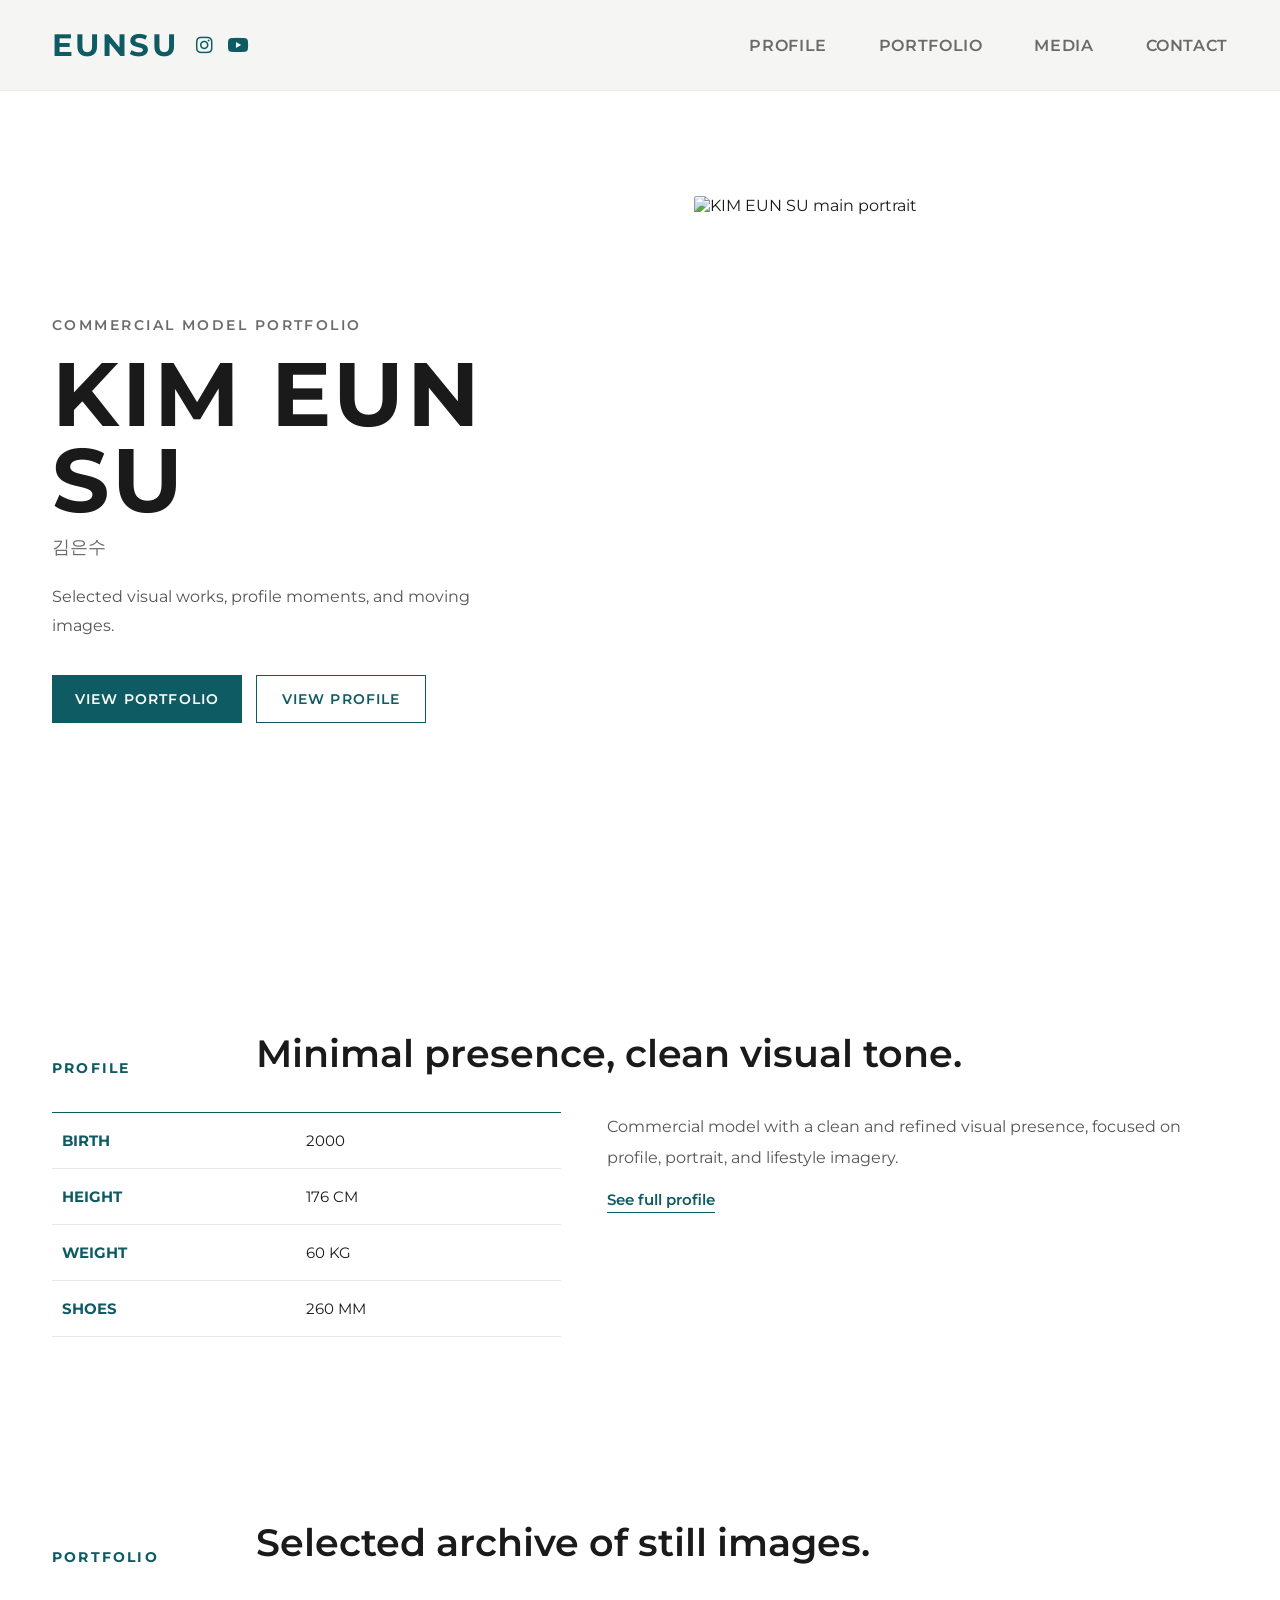
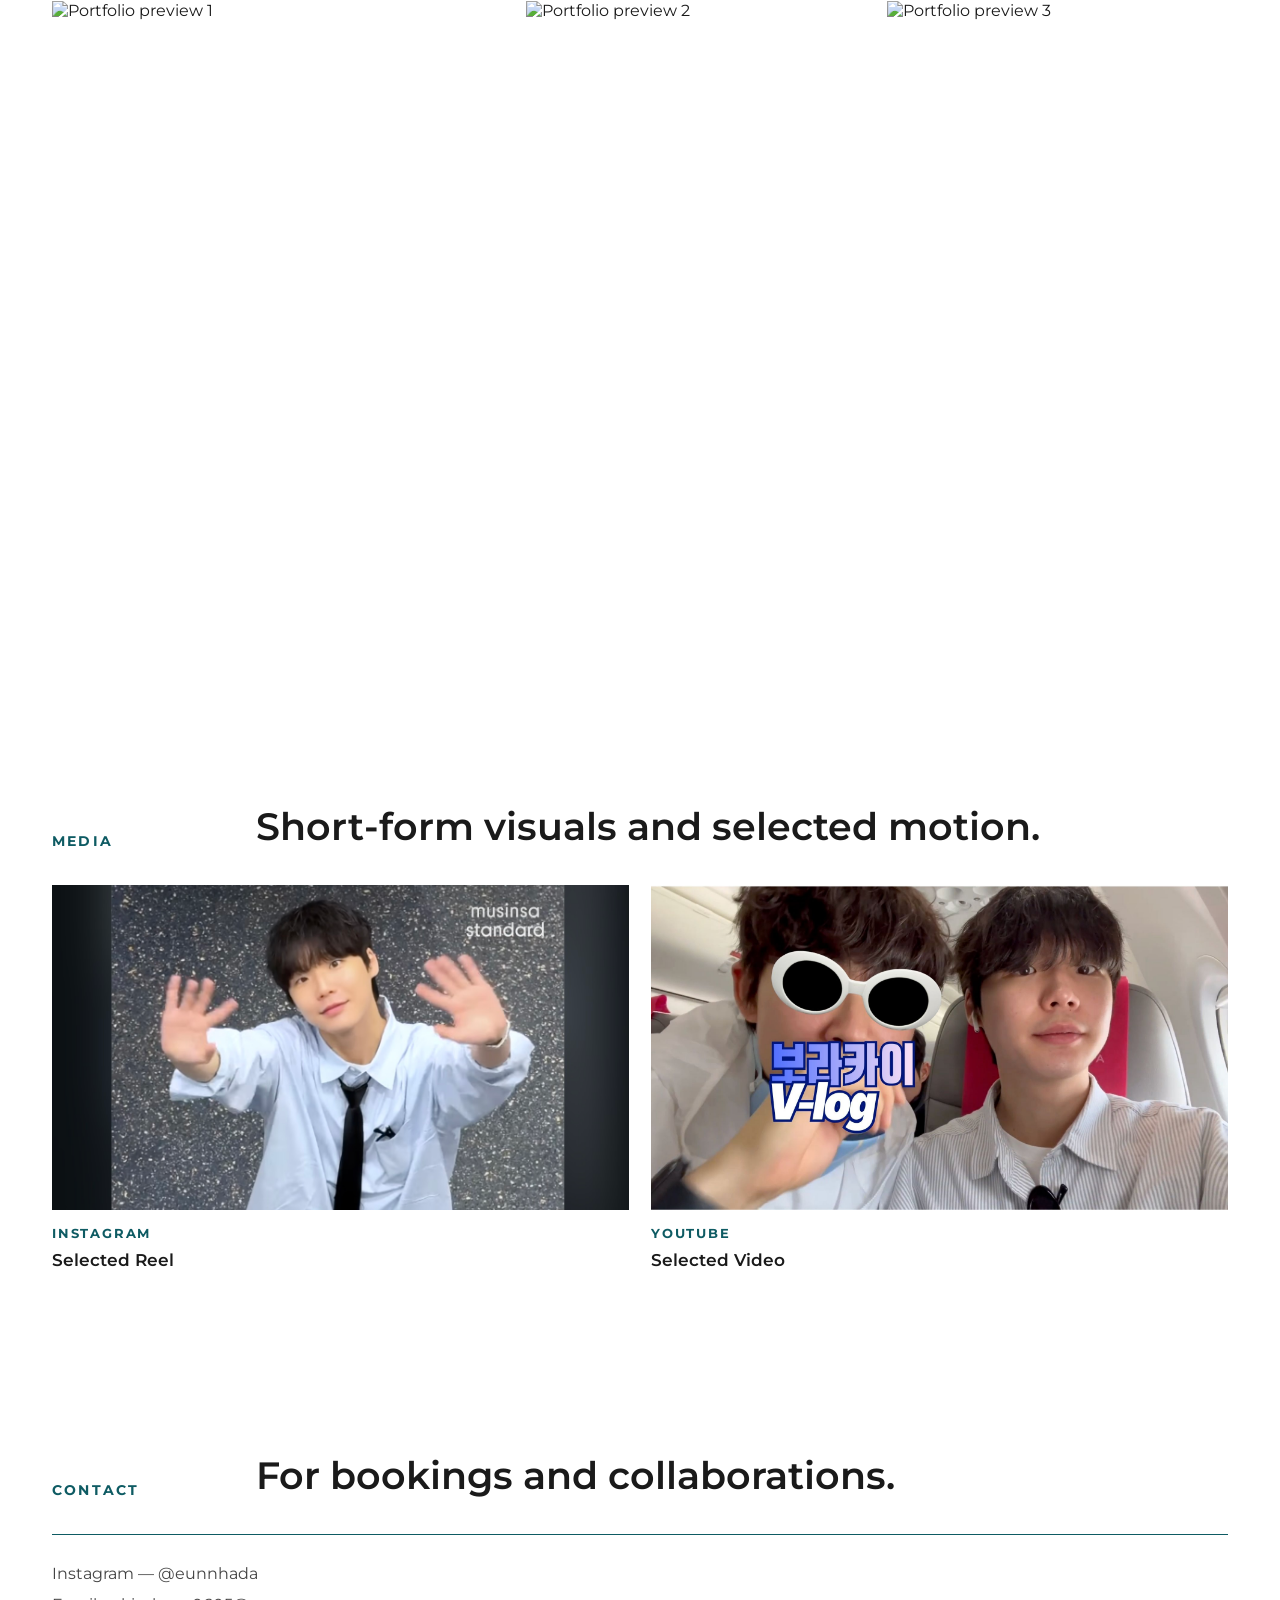
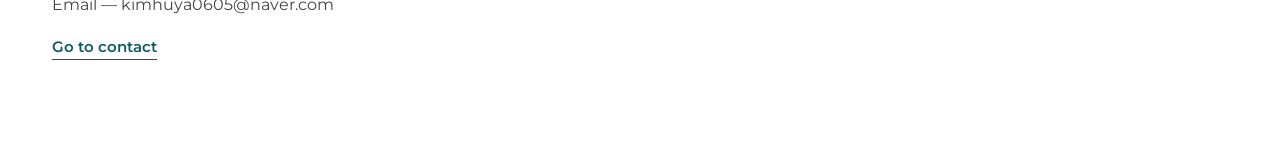
==== index.html @ 6b6d8b56 "Add files via upload" ====
<!DOCTYPE html>
<html lang="en">
<head>
  <meta charset="UTF-8" />
  <meta name="viewport" content="width=device-width, initial-scale=1.0" />
  <title>EUNSU | Commercial Model Portfolio</title>
  <meta
    name="description"
    content="EUNSU commercial model portfolio featuring profile, portfolio, media, and contact."
  />

  <link rel="preconnect" href="https://fonts.googleapis.com" />
  <link rel="preconnect" href="https://fonts.gstatic.com" crossorigin />
  <link
    href="https://fonts.googleapis.com/css2?family=Montserrat:wght@400;500;600;700&display=swap"
    rel="stylesheet"
  />
  <link
    rel="stylesheet"
    href="https://cdnjs.cloudflare.com/ajax/libs/font-awesome/6.5.2/css/all.min.css"
  />
  <link rel="stylesheet" href="assets/css/style.css" />
</head>
<body>
  <div class="site-wrap">
    <header class="site-header" id="siteHeader">
      <div class="header-left">
        <a href="index.html" class="logo">EUNSU</a>

        <div class="social-links" aria-label="Social links">
          <a
            href="https://www.instagram.com/eunnhada"
            target="_blank"
            rel="noopener noreferrer"
            aria-label="Instagram"
          >
            <i class="fa-brands fa-instagram"></i>
          </a>

          <a
            href="https://www.youtube.com/@%EC%9D%80%EC%88%98%ED%95%98%EB%8B%A4"
            target="_blank"
            rel="noopener noreferrer"
            aria-label="YouTube"
          >
            <i class="fa-brands fa-youtube"></i>
          </a>
        </div>
      </div>

      <button class="menu-toggle" id="menuToggle" aria-label="Open menu">
        <span></span>
        <span></span>
        <span></span>
      </button>

      <nav class="main-nav" id="mainNav" aria-label="Main navigation">
        <a href="profile.html">PROFILE</a>
        <a href="portfolio.html">PORTFOLIO</a>
        <a href="media.html">MEDIA</a>
        <a href="contact.html">CONTACT</a>
      </nav>
    </header>

    <main>
      <section class="hero-section">
        <div class="hero-overlay"></div>

        <div class="hero-inner">
          <div class="hero-copy">
            <p class="hero-label">COMMERCIAL MODEL PORTFOLIO</p>
            <h1>KIM EUN SU</h1>
            <p class="hero-korean">김은수</p>
            <p class="hero-description">
              Selected visual works, profile moments, and moving images.
            </p>

            <div class="hero-actions">
              <a href="portfolio.html" class="btn-primary">VIEW PORTFOLIO</a>
              <a href="profile.html" class="btn-secondary">VIEW PROFILE</a>
            </div>
          </div>

          <div class="hero-visual">
            <img src="assets/images/1.jpg" alt="KIM EUN SU main portrait" />
          </div>
        </div>
      </section>

      <section class="preview-section">
        <div class="section-head">
          <p class="section-kicker">PROFILE</p>
          <h2>Minimal presence, clean visual tone.</h2>
        </div>

        <div class="profile-preview">
          <div class="profile-table">
            <div class="profile-row">
              <span>BIRTH</span>
              <span>2000</span>
            </div>
            <div class="profile-row">
              <span>HEIGHT</span>
              <span>176 CM</span>
            </div>
            <div class="profile-row">
              <span>WEIGHT</span>
              <span>60 KG</span>
            </div>
            <div class="profile-row">
              <span>SHOES</span>
              <span>260 MM</span>
            </div>
          </div>

          <div class="profile-text">
            <p>
              Commercial model with a clean and refined visual presence,
              focused on profile, portrait, and lifestyle imagery.
            </p>
            <a href="profile.html" class="text-link">See full profile</a>
          </div>
        </div>
      </section>

      <section class="preview-section portfolio-preview-section">
        <div class="section-head">
          <p class="section-kicker">PORTFOLIO</p>
          <h2>Selected archive of still images.</h2>
        </div>

        <div class="portfolio-grid">
          <a href="portfolio.html" class="portfolio-card large">
            <img src="assets/images/2.jpg" alt="Portfolio preview 1" />
          </a>
          <a href="portfolio.html" class="portfolio-card">
            <img src="assets/images/3.jpg" alt="Portfolio preview 2" />
          </a>
          <a href="portfolio.html" class="portfolio-card">
            <img src="assets/images/4.jpg" alt="Portfolio preview 3" />
          </a>
        </div>
      </section>

      <section class="preview-section media-preview-section">
        <div class="section-head">
          <p class="section-kicker">MEDIA</p>
          <h2>Short-form visuals and selected motion.</h2>
        </div>

        <div class="media-preview-box">
          <a href="media.html" class="media-item">
            <div class="media-thumb">
              <img src="assets/images/13.jpg" alt="Instagram video preview" />
            </div>
            <div class="media-meta">
              <p class="media-type">INSTAGRAM</p>
              <h3>Selected Reel</h3>
            </div>
          </a>

          <a href="media.html" class="media-item">
            <div class="media-thumb">
              <img src="assets/images/14.jpg" alt="YouTube video preview" />
            </div>
            <div class="media-meta">
              <p class="media-type">YOUTUBE</p>
              <h3>Selected Video</h3>
            </div>
          </a>
        </div>
      </section>

      <section class="preview-section contact-preview-section">
        <div class="section-head">
          <p class="section-kicker">CONTACT</p>
          <h2>For bookings and collaborations.</h2>
        </div>

        <div class="contact-info">
          <p>Instagram — @eunnhada</p>
          <p>Email — kimhuya0605@naver.com</p>
          <a href="contact.html" class="text-link">Go to contact</a>
        </div>
      </section>
    </main>
  </div>

  <script src="assets/js/script.js"></script>
</body>
</html>
---- assets/css/style.css ----
* {
  margin: 0;
  padding: 0;
  box-sizing: border-box;
}

:root {
  --bg: #f2f2f0;
  --bg-soft: rgba(255, 255, 255, 0.55);
  --text: #1a1a1a;
  --muted: #6b6b6b;
  --line: rgba(0, 0, 0, 0.09);
  --point: #0e5b63;
  --white: #ffffff;
}

html {
  scroll-behavior: smooth;
}

body {
  font-family: "Montserrat", Arial, sans-serif;
  color: var(--text);
  background:
    linear-gradient(rgba(255, 255, 255, 0.64), rgba(255, 255, 255, 0.64)),
    url("../images/background.jpg") no-repeat center center / cover;
  min-height: 100vh;
}

a {
  color: inherit;
  text-decoration: none;
}

img {
  display: block;
  width: 100%;
  height: 100%;
  object-fit: cover;
}

/* Layout */
.site-wrap {
  min-height: 100vh;
}

main {
  padding-top: 108px;
}

/* Header */
.site-header {
  position: fixed;
  top: 0;
  left: 0;
  width: 100%;
  z-index: 1000;
  padding: 26px 52px;
  display: flex;
  align-items: center;
  justify-content: space-between;
  background: rgba(245, 245, 242, 0.92);
  backdrop-filter: blur(10px);
  border-bottom: 1px solid rgba(0, 0, 0, 0.03);
}

.header-left {
  display: flex;
  align-items: center;
  gap: 18px;
}

.logo {
  font-size: 1.95rem;
  font-weight: 700;
  letter-spacing: 0.08em;
  color: var(--point);
}

.social-links {
  display: flex;
  align-items: center;
  gap: 14px;
}

.social-links a {
  color: var(--point);
  font-size: 1.18rem;
  transition: transform 0.2s ease, opacity 0.2s ease;
}

.social-links a:hover {
  transform: translateY(-1px);
  opacity: 0.78;
}

.main-nav {
  display: flex;
  align-items: center;
  gap: 52px;
}

.main-nav a {
  position: relative;
  font-size: 0.98rem;
  font-weight: 600;
  letter-spacing: 0.04em;
  color: #6a6a6a;
  transition: color 0.2s ease;
}

.main-nav a:hover,
.main-nav a.active {
  color: var(--point);
}

.main-nav a::after {
  content: "";
  position: absolute;
  left: 0;
  bottom: -7px;
  width: 100%;
  height: 1.5px;
  background: var(--point);
  transform: scaleX(0);
  transform-origin: left;
  transition: transform 0.25s ease;
}

.main-nav a:hover::after,
.main-nav a.active::after {
  transform: scaleX(1);
}

.menu-toggle {
  display: none;
  width: 42px;
  height: 42px;
  border: 0;
  background: transparent;
  cursor: pointer;
}

.menu-toggle span {
  display: block;
  width: 22px;
  height: 2px;
  margin: 4px auto;
  background: var(--text);
  transition: 0.25s ease;
}

/* Hero */
.hero-section {
  padding: 42px 52px 50px;
}

.hero-inner {
  min-height: calc(100vh - 160px);
  display: grid;
  grid-template-columns: 1.05fr 0.95fr;
  align-items: center;
  gap: 52px;
}

.hero-copy {
  padding-right: 24px;
}

.hero-label {
  font-size: 0.85rem;
  font-weight: 600;
  letter-spacing: 0.18em;
  color: var(--muted);
  margin-bottom: 18px;
}

.hero-copy h1 {
  font-size: clamp(3rem, 7vw, 6.2rem);
  line-height: 0.96;
  letter-spacing: 0.03em;
  margin-bottom: 12px;
}

.hero-korean {
  font-size: 1.12rem;
  color: var(--muted);
  margin-bottom: 24px;
}

.hero-description {
  max-width: 480px;
  font-size: 1rem;
  line-height: 1.8;
  color: #555;
  margin-bottom: 34px;
}

.hero-actions {
  display: flex;
  flex-wrap: wrap;
  gap: 14px;
}

.btn-primary,
.btn-secondary {
  display: inline-flex;
  align-items: center;
  justify-content: center;
  min-width: 170px;
  padding: 14px 22px;
  border: 1px solid var(--point);
  font-size: 0.9rem;
  font-weight: 600;
  letter-spacing: 0.08em;
  transition: all 0.25s ease;
}

.btn-primary {
  background: var(--point);
  color: var(--white);
}

.btn-primary:hover {
  background: transparent;
  color: var(--point);
}

.btn-secondary {
  background: transparent;
  color: var(--point);
}

.btn-secondary:hover {
  background: var(--point);
  color: var(--white);
}

.hero-visual {
  position: relative;
  height: min(72vh, 820px);
  min-height: 540px;
  overflow: hidden;
  border-radius: 2px;
  background: rgba(255, 255, 255, 0.4);
}

.hero-visual img {
  transition: transform 0.5s ease;
}

.hero-visual:hover img {
  transform: scale(1.03);
}

/* Generic sections */
.preview-section {
  padding: 92px 52px;
}

.section-head {
  display: grid;
  grid-template-columns: 180px 1fr;
  gap: 24px;
  align-items: end;
  margin-bottom: 36px;
}

.section-kicker {
  font-size: 0.86rem;
  font-weight: 700;
  letter-spacing: 0.16em;
  color: var(--point);
}

.section-head h2 {
  font-size: clamp(1.7rem, 3vw, 3rem);
  line-height: 1.15;
  font-weight: 600;
}

.text-link {
  display: inline-block;
  margin-top: 18px;
  font-size: 0.92rem;
  font-weight: 600;
  color: var(--point);
  border-bottom: 1px solid var(--point);
  padding-bottom: 3px;
}

/* Profile preview */
.profile-preview {
  display: grid;
  grid-template-columns: 0.9fr 1.1fr;
  gap: 46px;
  align-items: start;
}

.profile-table {
  border-top: 1px solid var(--point);
  background: rgba(255, 255, 255, 0.28);
}

.profile-row {
  display: grid;
  grid-template-columns: 1fr 1fr;
  padding: 18px 10px;
  border-bottom: 1px solid var(--line);
  font-size: 0.95rem;
}

.profile-row span:first-child {
  color: var(--point);
  font-weight: 700;
}

.profile-text p {
  max-width: 620px;
  font-size: 1rem;
  line-height: 1.9;
  color: #555;
}

/* Portfolio preview */
.portfolio-grid {
  display: grid;
  grid-template-columns: 1.2fr 0.9fr 0.9fr;
  gap: 20px;
}

.portfolio-card {
  position: relative;
  overflow: hidden;
  background: rgba(255, 255, 255, 0.35);
  min-height: 420px;
}

.portfolio-card.large {
  min-height: 620px;
}

.portfolio-card img {
  transition: transform 0.45s ease;
}

.portfolio-card:hover img {
  transform: scale(1.04);
}

/* Media preview */
.media-preview-box {
  display: grid;
  grid-template-columns: 1fr 1fr;
  gap: 22px;
}

.media-item {
  display: block;
}

.media-thumb {
  aspect-ratio: 16 / 9;
  overflow: hidden;
  background: rgba(255, 255, 255, 0.35);
}

.media-thumb img {
  transition: transform 0.45s ease;
}

.media-item:hover .media-thumb img {
  transform: scale(1.04);
}

.media-meta {
  padding-top: 16px;
}

.media-type {
  font-size: 0.8rem;
  font-weight: 700;
  letter-spacing: 0.14em;
  color: var(--point);
  margin-bottom: 8px;
}

.media-meta h3 {
  font-size: 1.08rem;
  font-weight: 600;
}

/* Contact */
.contact-info {
  border-top: 1px solid var(--point);
  padding-top: 24px;
}

.contact-info p {
  font-size: 1rem;
  line-height: 1.9;
  color: #444;
}

/* Responsive */
@media (max-width: 1100px) {
  .main-nav {
    gap: 28px;
  }

  .hero-inner {
    grid-template-columns: 1fr;
  }

  .hero-copy {
    padding-right: 0;
  }

  .hero-visual {
    height: 60vh;
    min-height: 420px;
  }

  .section-head,
  .profile-preview,
  .portfolio-grid,
  .media-preview-box {
    grid-template-columns: 1fr;
  }

  .portfolio-card,
  .portfolio-card.large {
    min-height: 360px;
  }
}

@media (max-width: 768px) {
  .site-header {
    padding: 18px 20px;
  }

  .logo {
    font-size: 1.5rem;
  }

  .menu-toggle {
    display: block;
  }

  .main-nav {
    position: absolute;
    top: 100%;
    left: 0;
    width: 100%;
    padding: 20px;
    display: none;
    flex-direction: column;
    align-items: flex-start;
    gap: 18px;
    background: rgba(245, 245, 242, 0.98);
    border-bottom: 1px solid rgba(0, 0, 0, 0.05);
  }

  .main-nav.open {
    display: flex;
  }

  main {
    padding-top: 84px;
  }

  .hero-section,
  .preview-section {
    padding-left: 20px;
    padding-right: 20px;
  }

  .hero-inner {
    gap: 28px;
    min-height: auto;
  }

  .hero-copy h1 {
    font-size: 2.6rem;
  }

  .hero-description {
    font-size: 0.94rem;
  }

  .hero-visual {
    min-height: 320px;
    height: 46vh;
  }

  .btn-primary,
  .btn-secondary {
    width: 100%;
  }

  .profile-row {
    font-size: 0.9rem;
    padding: 16px 6px;
  }
}
.portfolio-grid-3 {
  grid-template-columns: repeat(3, 1fr);
}

.media-page-grid {
  grid-template-columns: repeat(2, 1fr);
}

.project-list {
  display: flex;
  flex-direction: column;
  gap: 40px;
}

.project-item {
  display: grid;
  grid-template-columns: 1fr 1fr;
  gap: 28px;
  align-items: center;
  padding-bottom: 32px;
  border-bottom: 1px solid var(--line);
}

.project-thumb {
  min-height: 360px;
  overflow: hidden;
  background: rgba(255, 255, 255, 0.35);
}

.project-thumb img {
  transition: transform 0.45s ease;
}

.project-item:hover .project-thumb img {
  transform: scale(1.04);
}

.project-content h3 {
  font-size: 1.6rem;
  font-weight: 600;
  margin: 10px 0 14px;
}

.project-content p:last-child {
  color: #555;
  line-height: 1.8;
  max-width: 520px;
}

@media (max-width: 1100px) {
  .project-item {
    grid-template-columns: 1fr;
  }

  .project-thumb {
    min-height: 300px;
  }
}

@media (max-width: 768px) {
  .portfolio-grid-3,
  .media-page-grid {
    grid-template-columns: 1fr;
  }

  .project-content h3 {
    font-size: 1.3rem;
  }
}
/* PROFILE MAIN */
.profile-main {
  display: grid;
  grid-template-columns: 1fr 1fr;
  gap: 50px;
  padding: 120px 80px 60px;
}

.profile-image img {
  width: 100%;
  height: auto;
}

.profile-info h1 {
  font-size: 32px;
  margin-bottom: 20px;
}

.profile-info h1 span {
  font-size: 18px;
  color: #777;
  margin-left: 10px;
}

/* INFO GRID */
.info-grid {
  display: grid;
  grid-template-columns: 120px 1fr;
  gap: 10px 20px;
  margin-bottom: 30px;
  font-size: 14px;
}

.info-grid div:nth-child(odd) {
  font-weight: 600;
  color: #444;
}

.info-grid div:nth-child(even) {
  color: #555;
}

/* CAREER */
.career h3 {
  margin-top: 20px;
  font-size: 14px;
  font-weight: 700;
}

.career p {
  font-size: 13px;
  color: #555;
  margin-bottom: 5px;
}

/* GALLERY */
.profile-gallery {
  padding: 60px 80px 120px;
}

.gallery-grid {
  display: grid;
  grid-template-columns: repeat(4, 1fr);
  gap: 20px;
}

.gallery-grid img {
  width: 100%;
  height: 250px;
  object-fit: cover;
  transition: 0.3s;
}

.gallery-grid img:hover {
  transform: scale(1.05);
}

/* 반응형 */
@media (max-width: 900px) {
  .profile-main {
    grid-template-columns: 1fr;
  }

  .gallery-grid {
    grid-template-columns: repeat(2, 1fr);
  }
}
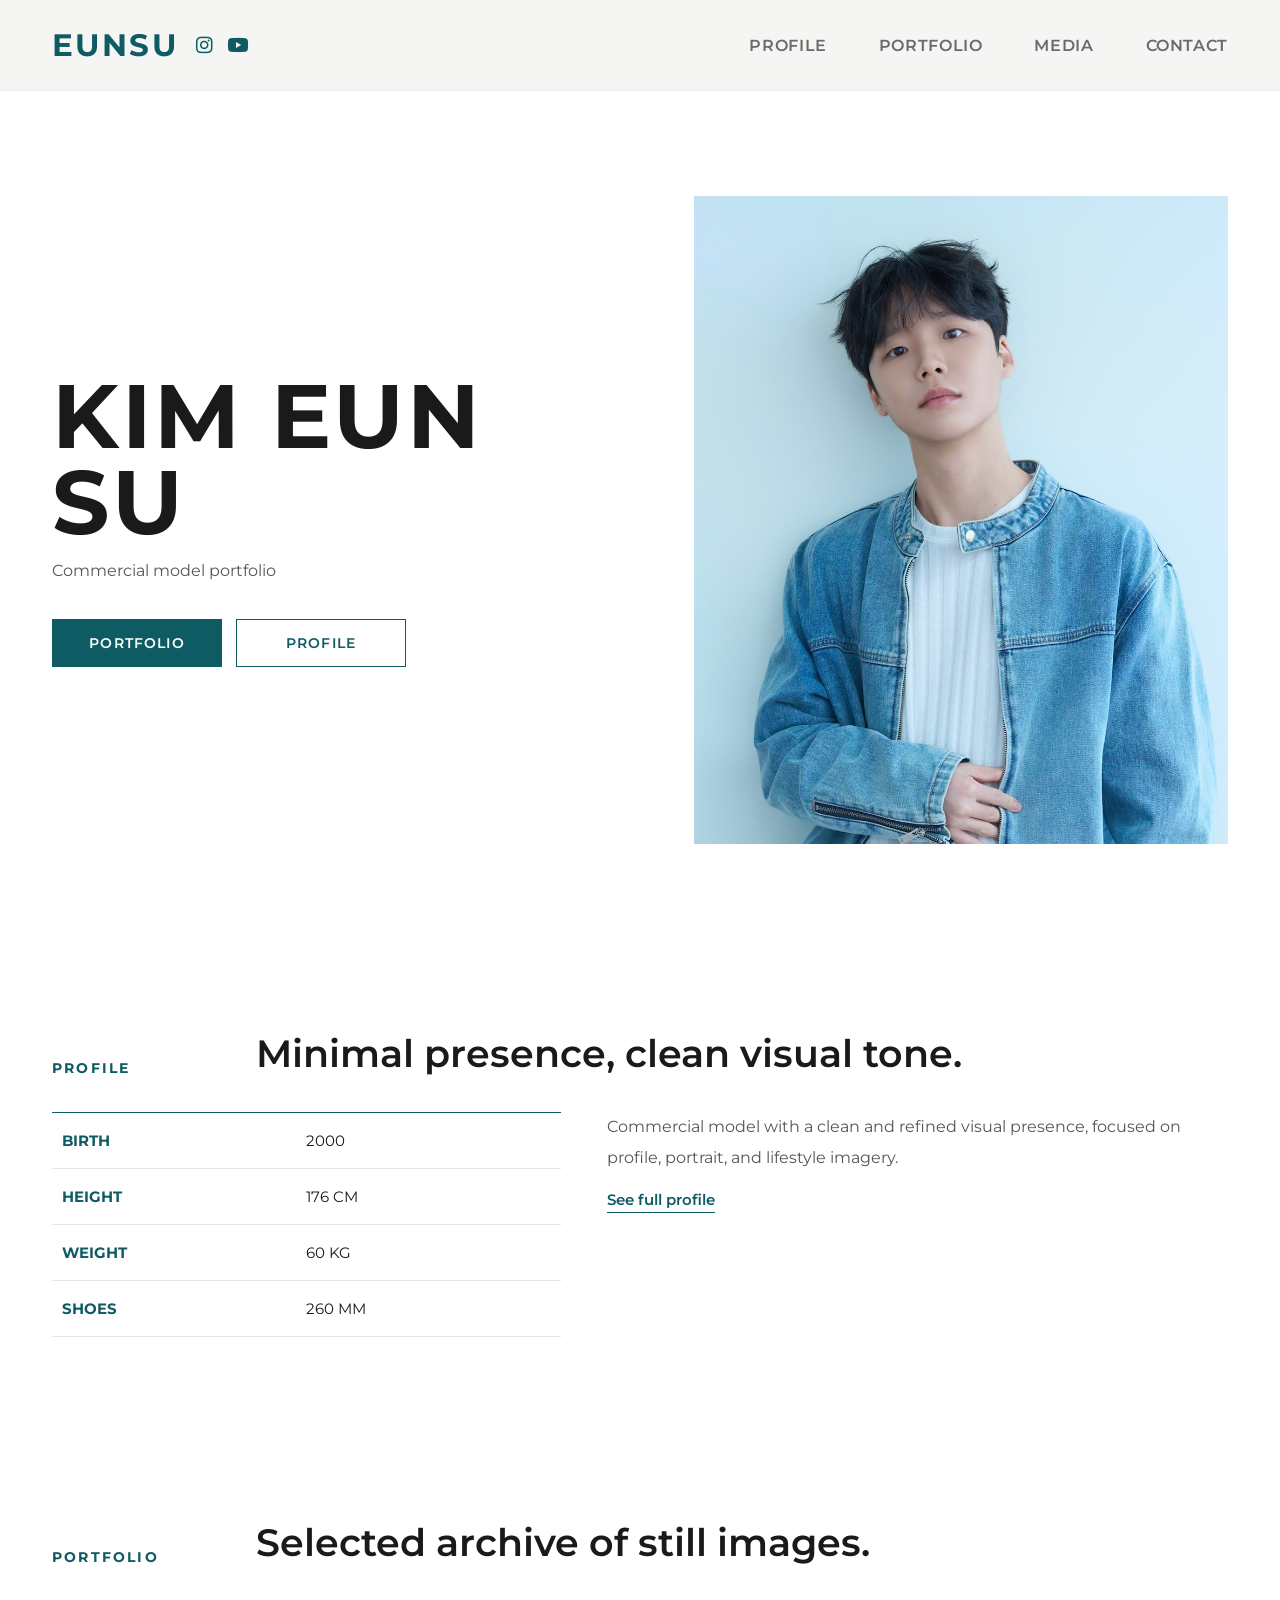
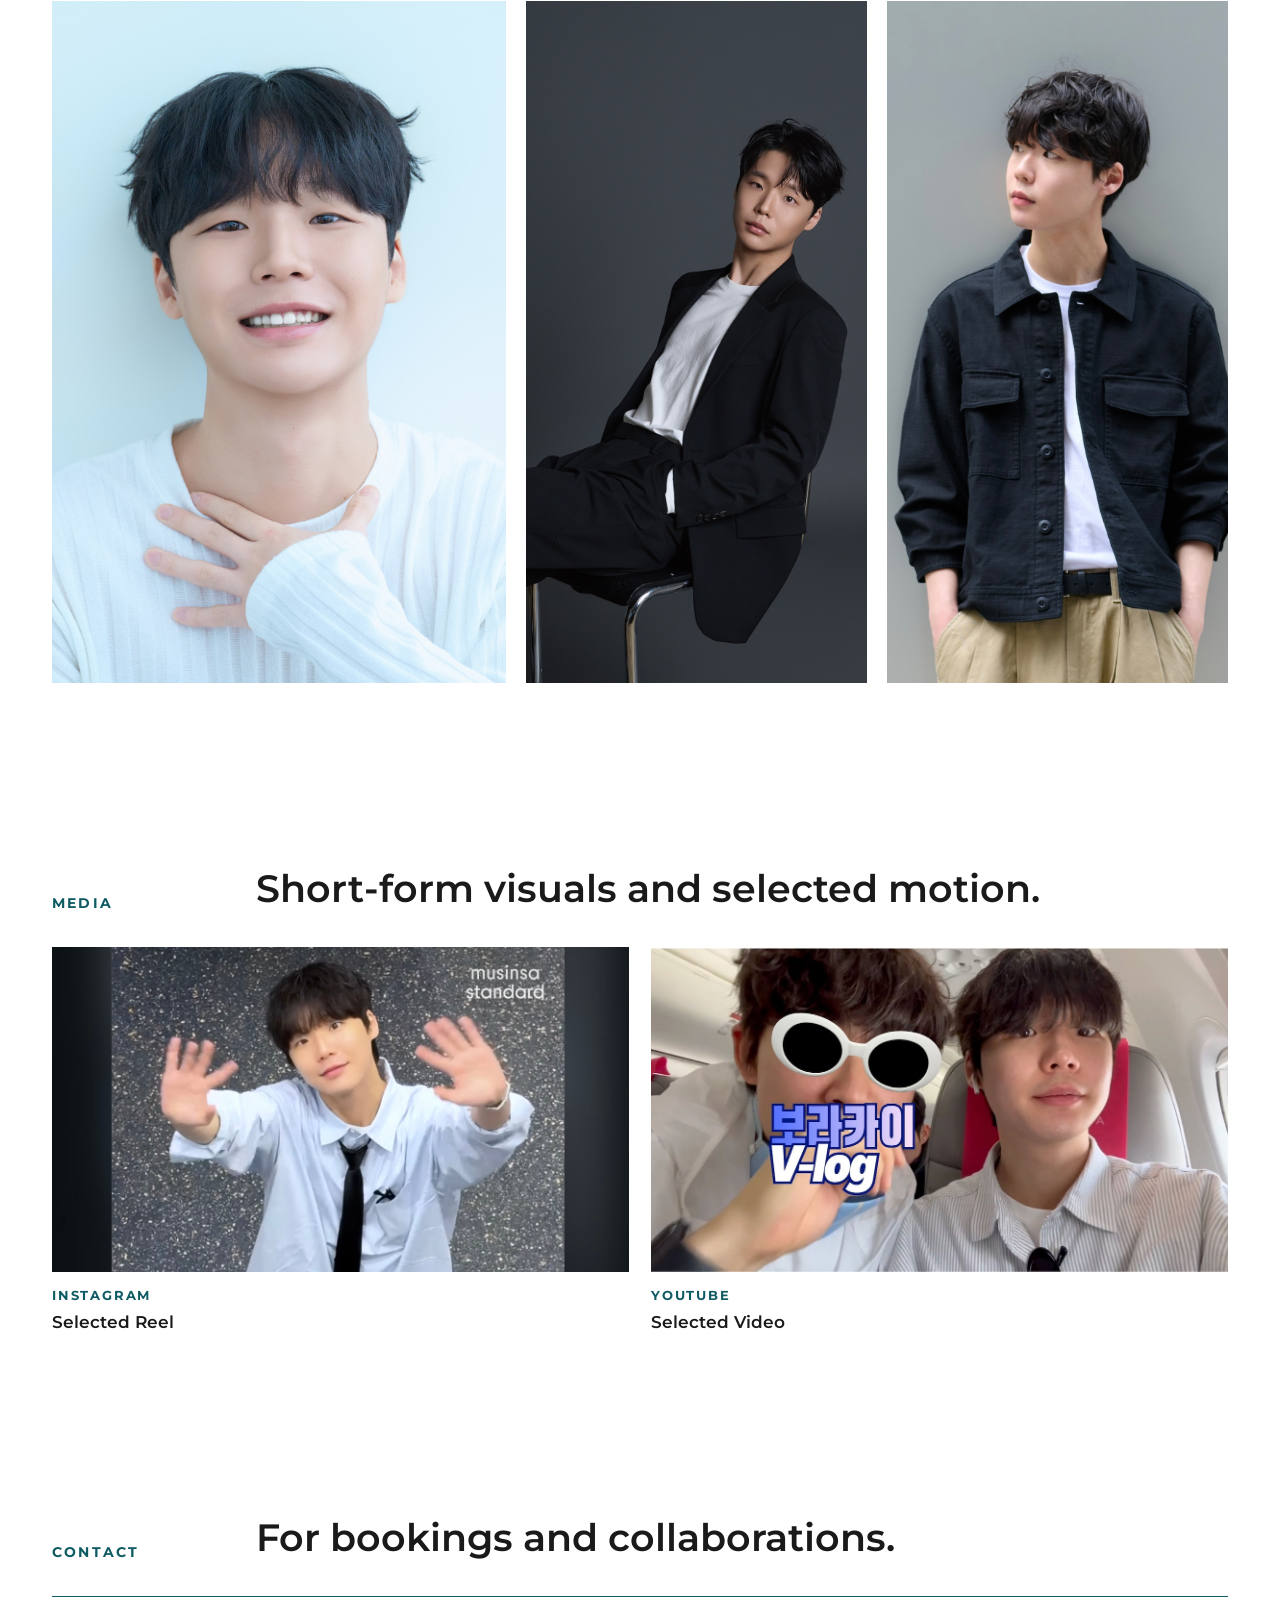
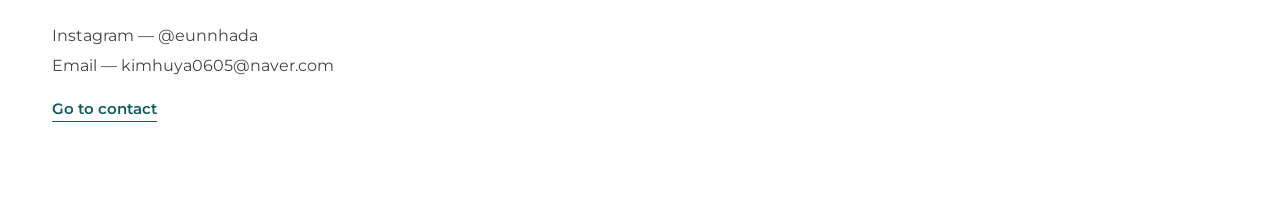
==== commit 4b8fa4d7: "Add files via upload" ====
--- a/index.html
+++ b/index.html
@@ -4,10 +4,6 @@
   <meta charset="UTF-8" />
   <meta name="viewport" content="width=device-width, initial-scale=1.0" />
   <title>EUNSU | Commercial Model Portfolio</title>
-  <meta
-    name="description"
-    content="EUNSU commercial model portfolio featuring profile, portfolio, media, and contact."
-  />
 
   <link rel="preconnect" href="https://fonts.googleapis.com" />
   <link rel="preconnect" href="https://fonts.gstatic.com" crossorigin />
@@ -15,46 +11,41 @@
     href="https://fonts.googleapis.com/css2?family=Montserrat:wght@400;500;600;700&display=swap"
     rel="stylesheet"
   />
+
   <link
     rel="stylesheet"
     href="https://cdnjs.cloudflare.com/ajax/libs/font-awesome/6.5.2/css/all.min.css"
   />
+
   <link rel="stylesheet" href="assets/css/style.css" />
 </head>
+
 <body>
   <div class="site-wrap">
-    <header class="site-header" id="siteHeader">
+
+    <!-- HEADER -->
+    <header class="site-header">
       <div class="header-left">
         <a href="index.html" class="logo">EUNSU</a>
 
-        <div class="social-links" aria-label="Social links">
-          <a
-            href="https://www.instagram.com/eunnhada"
-            target="_blank"
-            rel="noopener noreferrer"
-            aria-label="Instagram"
-          >
+        <div class="social-links">
+          <a href="https://www.instagram.com/eunnhada" target="_blank">
             <i class="fa-brands fa-instagram"></i>
           </a>
 
-          <a
-            href="https://www.youtube.com/@%EC%9D%80%EC%88%98%ED%95%98%EB%8B%A4"
-            target="_blank"
-            rel="noopener noreferrer"
-            aria-label="YouTube"
-          >
+          <a href="https://www.youtube.com/@%EC%9D%80%EC%88%98%ED%95%98%EB%8B%A4" target="_blank">
             <i class="fa-brands fa-youtube"></i>
           </a>
         </div>
       </div>
 
-      <button class="menu-toggle" id="menuToggle" aria-label="Open menu">
+      <button class="menu-toggle" id="menuToggle">
         <span></span>
         <span></span>
         <span></span>
       </button>
 
-      <nav class="main-nav" id="mainNav" aria-label="Main navigation">
+      <nav class="main-nav" id="mainNav">
         <a href="profile.html">PROFILE</a>
         <a href="portfolio.html">PORTFOLIO</a>
         <a href="media.html">MEDIA</a>
@@ -62,31 +53,34 @@
       </nav>
     </header>
 
+    <!-- MAIN -->
     <main>
+
+      <!-- HERO -->
       <section class="hero-section">
-        <div class="hero-overlay"></div>
+        <div class="hero-inner">
 
-        <div class="hero-inner">
           <div class="hero-copy">
-            <p class="hero-label">COMMERCIAL MODEL PORTFOLIO</p>
             <h1>KIM EUN SU</h1>
-            <p class="hero-korean">김은수</p>
+
             <p class="hero-description">
-              Selected visual works, profile moments, and moving images.
+              Commercial model portfolio
             </p>
 
             <div class="hero-actions">
-              <a href="portfolio.html" class="btn-primary">VIEW PORTFOLIO</a>
-              <a href="profile.html" class="btn-secondary">VIEW PROFILE</a>
+              <a href="portfolio.html" class="btn-primary">PORTFOLIO</a>
+              <a href="profile.html" class="btn-secondary">PROFILE</a>
             </div>
           </div>
 
           <div class="hero-visual">
-            <img src="assets/images/1.jpg" alt="KIM EUN SU main portrait" />
+            <img src="assets/images/1.jpg" alt="main image" />
           </div>
+
         </div>
       </section>
 
+      <!-- PROFILE PREVIEW -->
       <section class="preview-section">
         <div class="section-head">
           <p class="section-kicker">PROFILE</p>
@@ -94,6 +88,7 @@
         </div>
 
         <div class="profile-preview">
+
           <div class="profile-table">
             <div class="profile-row">
               <span>BIRTH</span>
@@ -118,12 +113,15 @@
               Commercial model with a clean and refined visual presence,
               focused on profile, portrait, and lifestyle imagery.
             </p>
+
             <a href="profile.html" class="text-link">See full profile</a>
           </div>
+
         </div>
       </section>
 
-      <section class="preview-section portfolio-preview-section">
+      <!-- PORTFOLIO PREVIEW -->
+      <section class="preview-section">
         <div class="section-head">
           <p class="section-kicker">PORTFOLIO</p>
           <h2>Selected archive of still images.</h2>
@@ -131,27 +129,31 @@
 
         <div class="portfolio-grid">
           <a href="portfolio.html" class="portfolio-card large">
-            <img src="assets/images/2.jpg" alt="Portfolio preview 1" />
+            <img src="assets/images/2.jpg" />
           </a>
+
           <a href="portfolio.html" class="portfolio-card">
-            <img src="assets/images/3.jpg" alt="Portfolio preview 2" />
+            <img src="assets/images/3.jpg" />
           </a>
+
           <a href="portfolio.html" class="portfolio-card">
-            <img src="assets/images/4.jpg" alt="Portfolio preview 3" />
+            <img src="assets/images/4.jpg" />
           </a>
         </div>
       </section>
 
-      <section class="preview-section media-preview-section">
+      <!-- MEDIA PREVIEW -->
+      <section class="preview-section">
         <div class="section-head">
           <p class="section-kicker">MEDIA</p>
           <h2>Short-form visuals and selected motion.</h2>
         </div>
 
         <div class="media-preview-box">
+
           <a href="media.html" class="media-item">
             <div class="media-thumb">
-              <img src="assets/images/13.jpg" alt="Instagram video preview" />
+              <img src="assets/images/13.jpg" />
             </div>
             <div class="media-meta">
               <p class="media-type">INSTAGRAM</p>
@@ -161,17 +163,19 @@
 
           <a href="media.html" class="media-item">
             <div class="media-thumb">
-              <img src="assets/images/14.jpg" alt="YouTube video preview" />
+              <img src="assets/images/14.jpg" />
             </div>
             <div class="media-meta">
               <p class="media-type">YOUTUBE</p>
               <h3>Selected Video</h3>
             </div>
           </a>
+
         </div>
       </section>
 
-      <section class="preview-section contact-preview-section">
+      <!-- CONTACT -->
+      <section class="preview-section">
         <div class="section-head">
           <p class="section-kicker">CONTACT</p>
           <h2>For bookings and collaborations.</h2>
@@ -183,6 +187,7 @@
           <a href="contact.html" class="text-link">Go to contact</a>
         </div>
       </section>
+
     </main>
   </div>
 
--- a/assets/css/style.css
+++ b/assets/css/style.css
@@ -6,10 +6,9 @@
 
 :root {
   --bg: #f2f2f0;
-  --bg-soft: rgba(255, 255, 255, 0.55);
   --text: #1a1a1a;
   --muted: #6b6b6b;
-  --line: rgba(0, 0, 0, 0.09);
+  --line: rgba(0, 0, 0, 0.1);
   --point: #0e5b63;
   --white: #ffffff;
 }
@@ -35,11 +34,9 @@
 img {
   display: block;
   width: 100%;
-  height: 100%;
   object-fit: cover;
 }
 
-/* Layout */
 .site-wrap {
   min-height: 100vh;
 }
@@ -48,7 +45,7 @@
   padding-top: 108px;
 }
 
-/* Header */
+/* HEADER */
 .site-header {
   position: fixed;
   top: 0;
@@ -150,7 +147,7 @@
   transition: 0.25s ease;
 }
 
-/* Hero */
+/* INDEX HERO */
 .hero-section {
   padding: 42px 52px 50px;
 }
@@ -237,15 +234,14 @@
 }
 
 .hero-visual {
-  position: relative;
   height: min(72vh, 820px);
   min-height: 540px;
   overflow: hidden;
-  border-radius: 2px;
-  background: rgba(255, 255, 255, 0.4);
+  background: rgba(255, 255, 255, 0.35);
 }
 
 .hero-visual img {
+  height: 100%;
   transition: transform 0.5s ease;
 }
 
@@ -253,7 +249,7 @@
   transform: scale(1.03);
 }
 
-/* Generic sections */
+/* COMMON SECTION */
 .preview-section {
   padding: 92px 52px;
 }
@@ -289,7 +285,18 @@
   padding-bottom: 3px;
 }
 
-/* Profile preview */
+.contact-info {
+  border-top: 1px solid var(--point);
+  padding-top: 24px;
+}
+
+.contact-info p {
+  font-size: 1rem;
+  line-height: 1.9;
+  color: #444;
+}
+
+/* PROFILE PREVIEW ON INDEX */
 .profile-preview {
   display: grid;
   grid-template-columns: 0.9fr 1.1fr;
@@ -322,15 +329,18 @@
   color: #555;
 }
 
-/* Portfolio preview */
+/* PORTFOLIO */
 .portfolio-grid {
   display: grid;
   grid-template-columns: 1.2fr 0.9fr 0.9fr;
   gap: 20px;
 }
 
+.portfolio-grid-3 {
+  grid-template-columns: repeat(3, 1fr);
+}
+
 .portfolio-card {
-  position: relative;
   overflow: hidden;
   background: rgba(255, 255, 255, 0.35);
   min-height: 420px;
@@ -341,6 +351,7 @@
 }
 
 .portfolio-card img {
+  height: 100%;
   transition: transform 0.45s ease;
 }
 
@@ -348,8 +359,9 @@
   transform: scale(1.04);
 }
 
-/* Media preview */
-.media-preview-box {
+/* MEDIA */
+.media-preview-box,
+.media-page-grid {
   display: grid;
   grid-template-columns: 1fr 1fr;
   gap: 22px;
@@ -366,6 +378,7 @@
 }
 
 .media-thumb img {
+  height: 100%;
   transition: transform 0.45s ease;
 }
 
@@ -390,25 +403,82 @@
   font-weight: 600;
 }
 
-/* Contact */
-.contact-info {
-  border-top: 1px solid var(--point);
-  padding-top: 24px;
-}
-
-.contact-info p {
-  font-size: 1rem;
-  line-height: 1.9;
-  color: #444;
-}
-
-/* Responsive */
+/* PROJECT */
+.project-list {
+  display: flex;
+  flex-direction: column;
+  gap: 40px;
+}
+
+.project-item {
+  display: grid;
+  grid-template-columns: 1fr 1fr;
+  gap: 28px;
+  align-items: center;
+  padding-bottom: 32px;
+  border-bottom: 1px solid var(--line);
+}
+
+.project-thumb {
+  min-height: 360px;
+  overflow: hidden;
+  background: rgba(255, 255, 255, 0.35);
+}
+
+.project-thumb img {
+  height: 100%;
+  transition: transform 0.45s ease;
+}
+
+.project-item:hover .project-thumb img {
+  transform: scale(1.04);
+}
+
+.project-content h3 {
+  font-size: 1.6rem;
+  font-weight: 600;
+  margin: 10px 0 14px;
+}
+
+.project-content p:last-child {
+  color: #555;
+  line-height: 1.8;
+  max-width: 520px;
+}
+
+/* PROFILE ONLY PAGE */
+.profile-only {
+  padding: 140px 80px 80px;
+}
+
+.wide-wrap {
+  display: grid;
+  grid-template-columns: 1fr;
+  gap: 24px;
+}
+
+.wide-wrap img {
+  width: 100%;
+  height: auto;
+  max-height: 100vh;
+  object-fit: cover;
+}
+
+/* RESPONSIVE */
 @media (max-width: 1100px) {
   .main-nav {
     gap: 28px;
   }
 
-  .hero-inner {
+  .hero-inner,
+  .section-head,
+  .profile-preview,
+  .portfolio-grid,
+  .portfolio-grid-3,
+  .media-preview-box,
+  .media-page-grid,
+  .project-item,
+  .wide-wrap {
     grid-template-columns: 1fr;
   }
 
@@ -421,16 +491,13 @@
     min-height: 420px;
   }
 
-  .section-head,
-  .profile-preview,
-  .portfolio-grid,
-  .media-preview-box {
-    grid-template-columns: 1fr;
-  }
-
   .portfolio-card,
   .portfolio-card.large {
     min-height: 360px;
+  }
+
+  .project-thumb {
+    min-height: 300px;
   }
 }
 
@@ -470,7 +537,8 @@
   }
 
   .hero-section,
-  .preview-section {
+  .preview-section,
+  .profile-only {
     padding-left: 20px;
     padding-right: 20px;
   }
@@ -502,160 +570,102 @@
     font-size: 0.9rem;
     padding: 16px 6px;
   }
-}
-.portfolio-grid-3 {
-  grid-template-columns: repeat(3, 1fr);
-}
-
-.media-page-grid {
-  grid-template-columns: repeat(2, 1fr);
-}
-
-.project-list {
+
+  .project-content h3 {
+    font-size: 1.3rem;
+  }
+
+  .profile-only {
+    padding-top: 110px;
+    padding-bottom: 40px;
+  }
+}/* CONTACT PAGE */
+.contact-page {
+  padding: 140px 80px 80px;
+}
+
+.contact-hero {
+  margin-bottom: 42px;
+}
+
+.contact-hero h1 {
+  font-size: clamp(2.4rem, 5vw, 4.8rem);
+  line-height: 1;
+  margin: 10px 0 16px;
+}
+
+.contact-intro {
+  color: #555;
+  font-size: 1rem;
+  line-height: 1.8;
+}
+
+.contact-grid {
+  display: grid;
+  grid-template-columns: repeat(4, 1fr);
+  gap: 24px;
+}
+
+.contact-card {
   display: flex;
   flex-direction: column;
-  gap: 40px;
-}
-
-.project-item {
-  display: grid;
-  grid-template-columns: 1fr 1fr;
-  gap: 28px;
-  align-items: center;
-  padding-bottom: 32px;
-  border-bottom: 1px solid var(--line);
-}
-
-.project-thumb {
-  min-height: 360px;
-  overflow: hidden;
-  background: rgba(255, 255, 255, 0.35);
-}
-
-.project-thumb img {
-  transition: transform 0.45s ease;
-}
-
-.project-item:hover .project-thumb img {
-  transform: scale(1.04);
-}
-
-.project-content h3 {
-  font-size: 1.6rem;
-  font-weight: 600;
-  margin: 10px 0 14px;
-}
-
-.project-content p:last-child {
-  color: #555;
-  line-height: 1.8;
-  max-width: 520px;
+  align-items: flex-start;
+  justify-content: center;
+  min-height: 280px;
+  padding: 34px 30px;
+  background: rgba(255, 255, 255, 0.38);
+  border: 1px solid rgba(0, 0, 0, 0.05);
+  transition: transform 0.25s ease, background 0.25s ease;
+}
+
+.contact-card:hover {
+  transform: translateY(-4px);
+  background: rgba(255, 255, 255, 0.55);
+}
+
+.contact-icon {
+  font-size: 3rem;
+  color: var(--point);
+  margin-bottom: 24px;
+}
+
+.contact-label {
+  font-size: 0.85rem;
+  font-weight: 700;
+  letter-spacing: 0.14em;
+  color: var(--point);
+  margin-bottom: 10px;
+}
+
+.contact-value {
+  font-size: 1.1rem;
+  font-weight: 600;
+  color: #333;
+  word-break: break-word;
 }
 
 @media (max-width: 1100px) {
-  .project-item {
+  .contact-grid {
     grid-template-columns: 1fr;
   }
-
-  .project-thumb {
-    min-height: 300px;
-  }
 }
 
 @media (max-width: 768px) {
-  .portfolio-grid-3,
-  .media-page-grid {
-    grid-template-columns: 1fr;
-  }
-
-  .project-content h3 {
-    font-size: 1.3rem;
-  }
-}
-/* PROFILE MAIN */
-.profile-main {
-  display: grid;
-  grid-template-columns: 1fr 1fr;
-  gap: 50px;
-  padding: 120px 80px 60px;
-}
-
-.profile-image img {
-  width: 100%;
-  height: auto;
-}
-
-.profile-info h1 {
-  font-size: 32px;
-  margin-bottom: 20px;
-}
-
-.profile-info h1 span {
-  font-size: 18px;
-  color: #777;
-  margin-left: 10px;
-}
-
-/* INFO GRID */
-.info-grid {
-  display: grid;
-  grid-template-columns: 120px 1fr;
-  gap: 10px 20px;
-  margin-bottom: 30px;
-  font-size: 14px;
-}
-
-.info-grid div:nth-child(odd) {
-  font-weight: 600;
-  color: #444;
-}
-
-.info-grid div:nth-child(even) {
-  color: #555;
-}
-
-/* CAREER */
-.career h3 {
-  margin-top: 20px;
-  font-size: 14px;
-  font-weight: 700;
-}
-
-.career p {
-  font-size: 13px;
-  color: #555;
-  margin-bottom: 5px;
-}
-
-/* GALLERY */
-.profile-gallery {
-  padding: 60px 80px 120px;
-}
-
-.gallery-grid {
-  display: grid;
-  grid-template-columns: repeat(4, 1fr);
-  gap: 20px;
-}
-
-.gallery-grid img {
-  width: 100%;
-  height: 250px;
-  object-fit: cover;
-  transition: 0.3s;
-}
-
-.gallery-grid img:hover {
-  transform: scale(1.05);
-}
-
-/* 반응형 */
-@media (max-width: 900px) {
-  .profile-main {
-    grid-template-columns: 1fr;
-  }
-
-  .gallery-grid {
-    grid-template-columns: repeat(2, 1fr);
+  .contact-page {
+    padding: 110px 20px 40px;
+  }
+
+  .contact-card {
+    min-height: 220px;
+    padding: 26px 22px;
+  }
+
+  .contact-icon {
+    font-size: 2.5rem;
+    margin-bottom: 18px;
+  }
+
+  .contact-value {
+    font-size: 1rem;
   }
 }
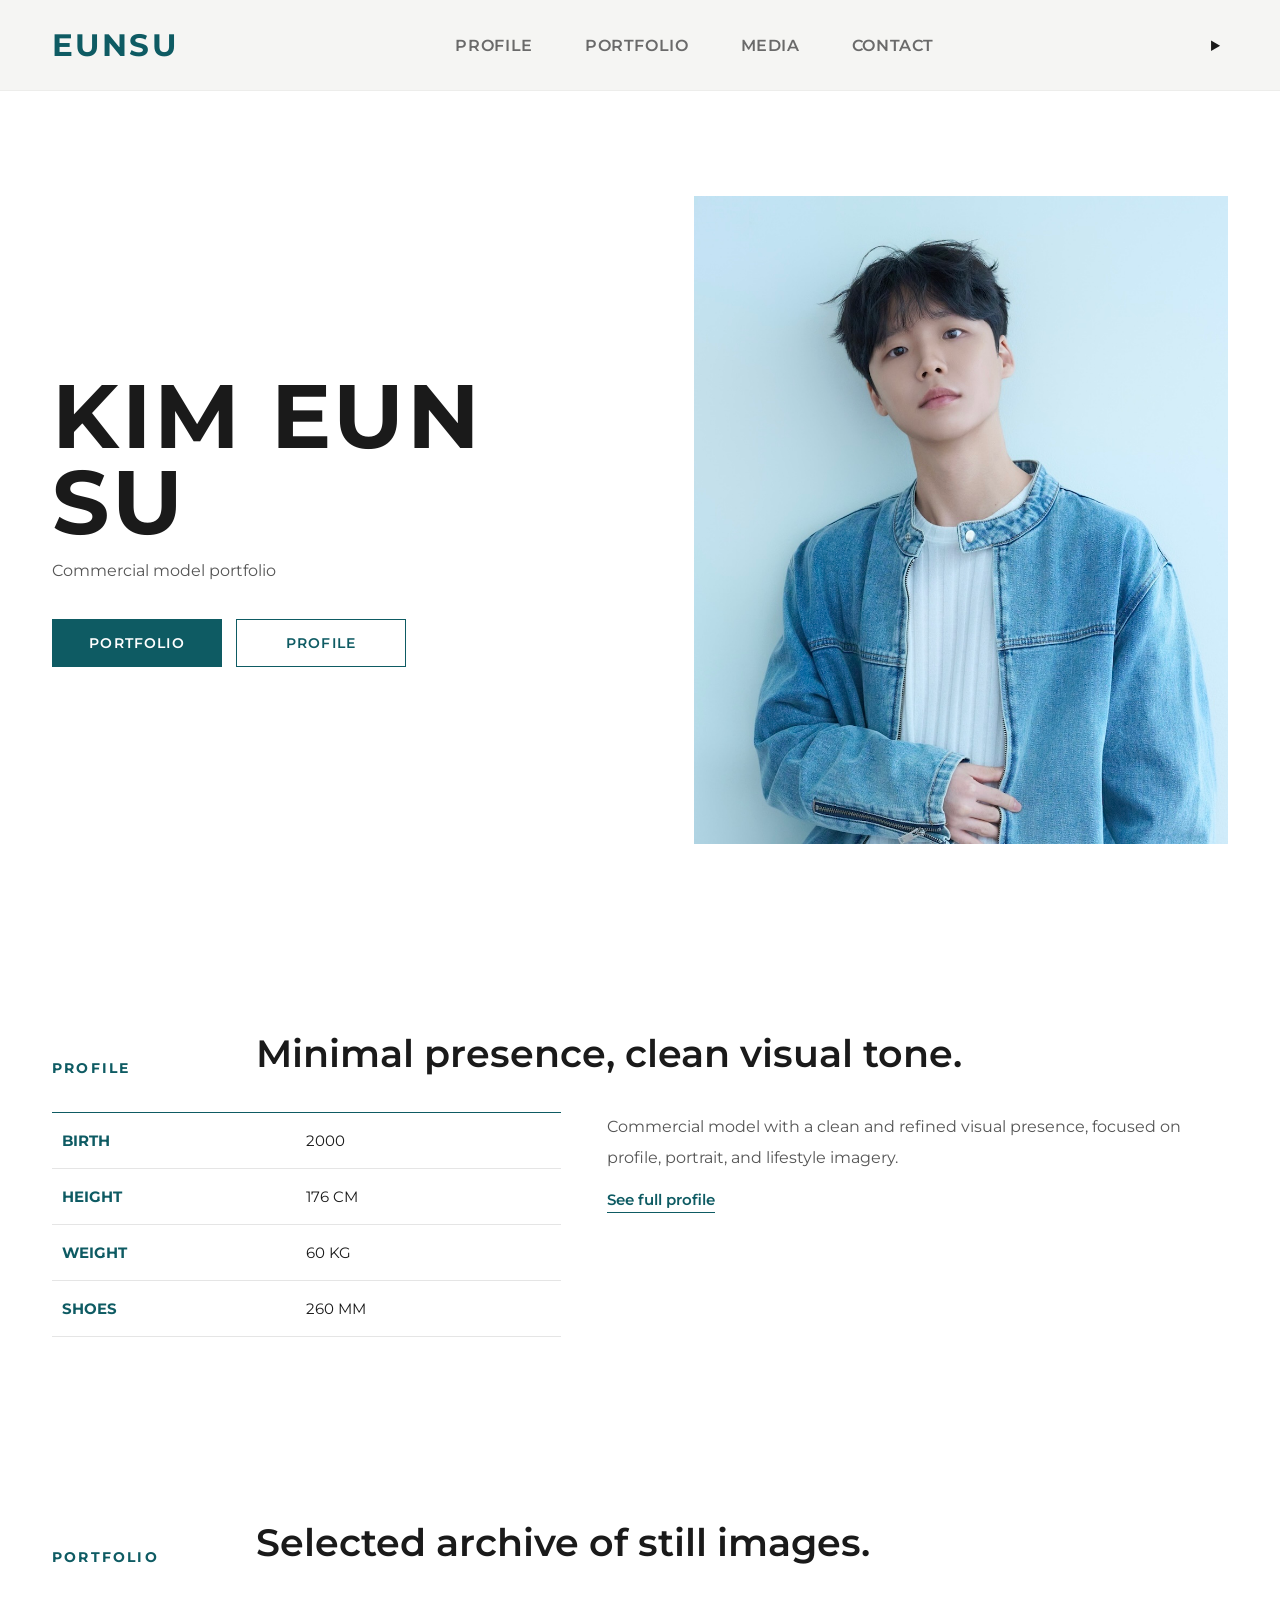
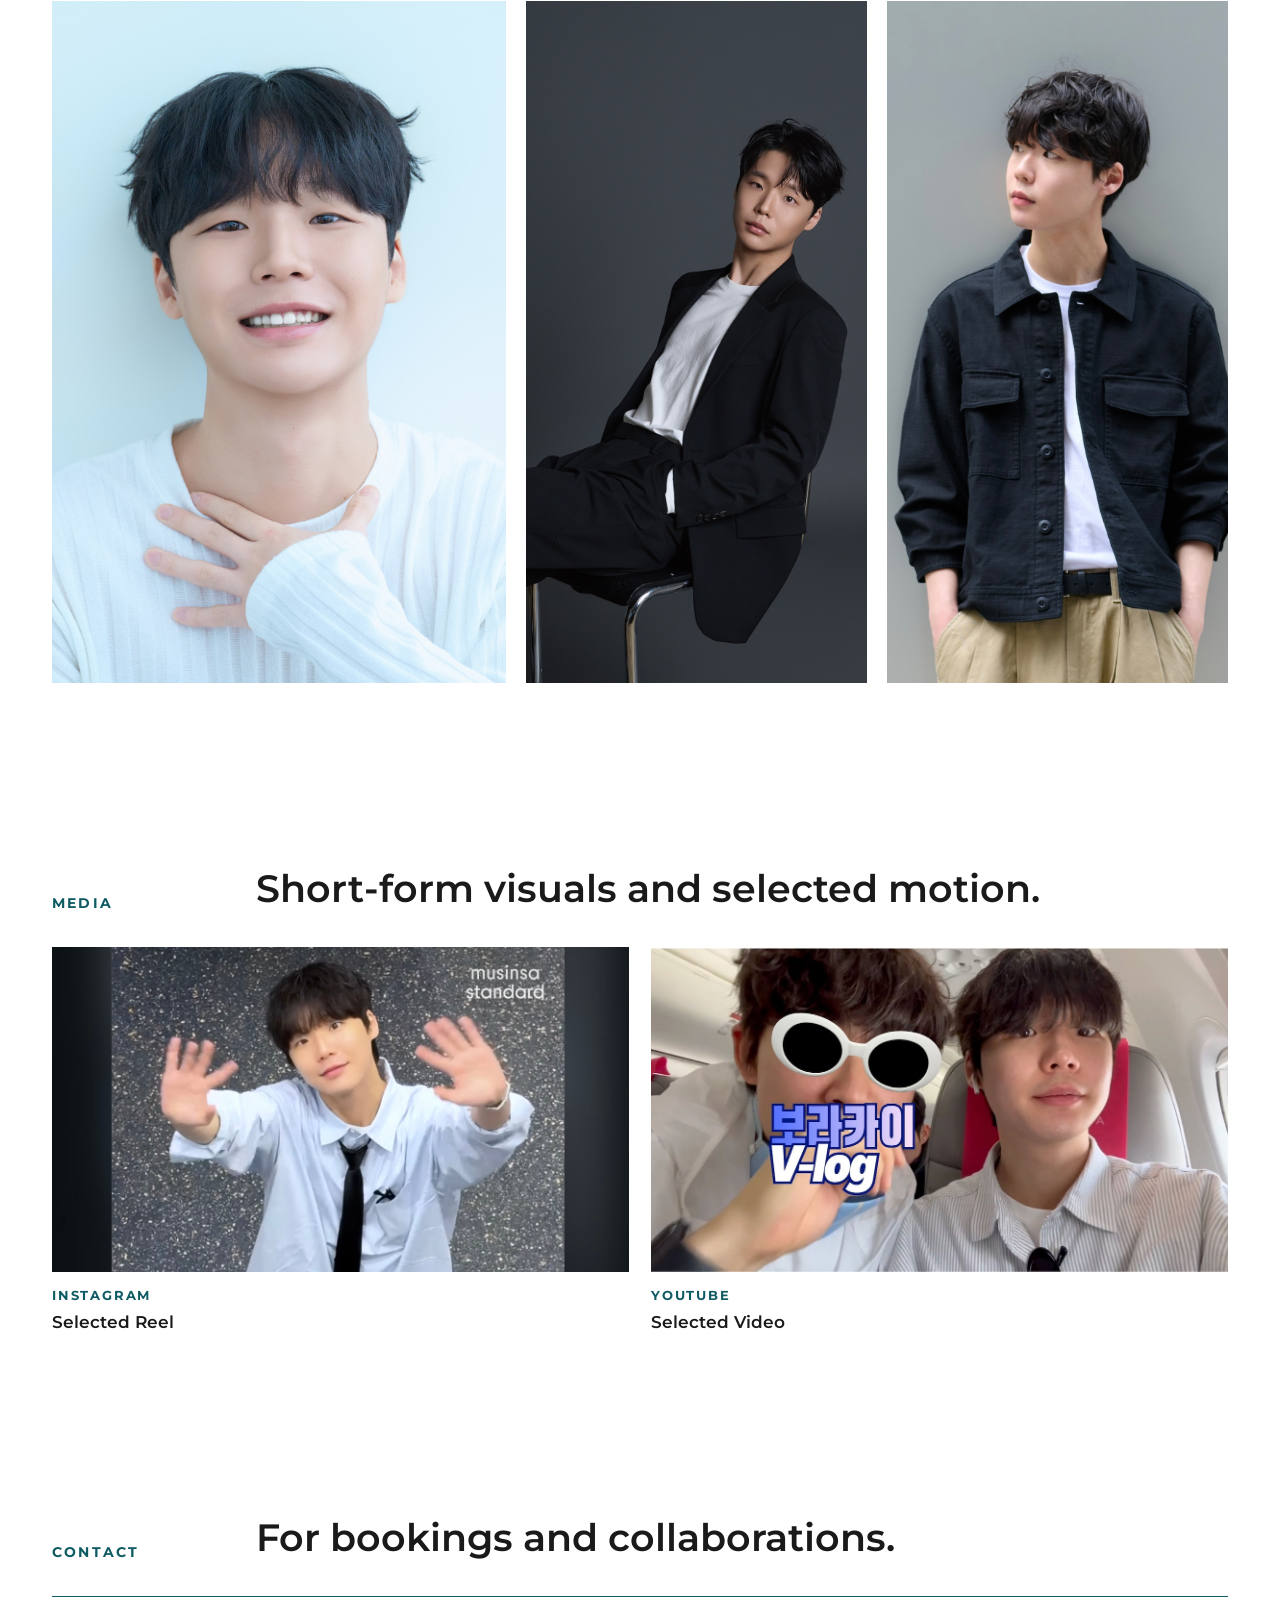
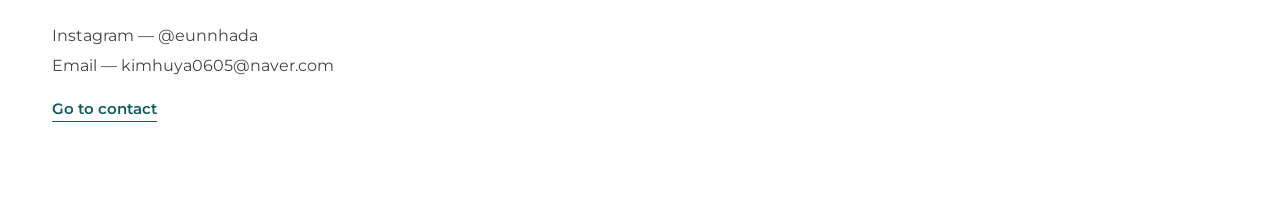
==== commit aee62dff: "Add files via upload" ====
--- a/index.html
+++ b/index.html
@@ -25,33 +25,30 @@
 
     <!-- HEADER -->
     <header class="site-header">
-      <div class="header-left">
-        <a href="index.html" class="logo">EUNSU</a>
+  <a href="index.html" class="logo">EUNSU</a>
 
-        <div class="social-links">
-          <a href="https://www.instagram.com/eunnhada" target="_blank">
-            <i class="fa-brands fa-instagram"></i>
-          </a>
+  <nav class="main-nav desktop-nav">
+    <a href="profile.html">PROFILE</a>
+    <a href="portfolio.html">PORTFOLIO</a>
+    <a href="media.html">MEDIA</a>
+    <a href="contact.html">CONTACT</a>
+  </nav>
 
-          <a href="https://www.youtube.com/@%EC%9D%80%EC%88%98%ED%95%98%EB%8B%A4" target="_blank">
-            <i class="fa-brands fa-youtube"></i>
-          </a>
-        </div>
-      </div>
+  <details class="mobile-menu">
+    <summary aria-label="Open menu">
+      <span></span>
+      <span></span>
+      <span></span>
+    </summary>
 
-      <button class="menu-toggle" id="menuToggle">
-        <span></span>
-        <span></span>
-        <span></span>
-      </button>
-
-      <nav class="main-nav" id="mainNav">
-        <a href="profile.html">PROFILE</a>
-        <a href="portfolio.html">PORTFOLIO</a>
-        <a href="media.html">MEDIA</a>
-        <a href="contact.html">CONTACT</a>
-      </nav>
-    </header>
+    <nav class="mobile-nav">
+      <a href="profile.html">PROFILE</a>
+      <a href="portfolio.html">PORTFOLIO</a>
+      <a href="media.html">MEDIA</a>
+      <a href="contact.html">CONTACT</a>
+    </nav>
+  </details>
+</header>
 
     <!-- MAIN -->
     <main>
@@ -193,4 +190,5 @@
 
   <script src="assets/js/script.js"></script>
 </body>
+<script src="assets/js/script.js"></script>
 </html>
--- a/assets/css/style.css
+++ b/assets/css/style.css
@@ -164,25 +164,11 @@
   padding-right: 24px;
 }
 
-.hero-label {
-  font-size: 0.85rem;
-  font-weight: 600;
-  letter-spacing: 0.18em;
-  color: var(--muted);
-  margin-bottom: 18px;
-}
-
 .hero-copy h1 {
   font-size: clamp(3rem, 7vw, 6.2rem);
   line-height: 0.96;
   letter-spacing: 0.03em;
   margin-bottom: 12px;
-}
-
-.hero-korean {
-  font-size: 1.12rem;
-  color: var(--muted);
-  margin-bottom: 24px;
 }
 
 .hero-description {
@@ -403,49 +389,6 @@
   font-weight: 600;
 }
 
-/* PROJECT */
-.project-list {
-  display: flex;
-  flex-direction: column;
-  gap: 40px;
-}
-
-.project-item {
-  display: grid;
-  grid-template-columns: 1fr 1fr;
-  gap: 28px;
-  align-items: center;
-  padding-bottom: 32px;
-  border-bottom: 1px solid var(--line);
-}
-
-.project-thumb {
-  min-height: 360px;
-  overflow: hidden;
-  background: rgba(255, 255, 255, 0.35);
-}
-
-.project-thumb img {
-  height: 100%;
-  transition: transform 0.45s ease;
-}
-
-.project-item:hover .project-thumb img {
-  transform: scale(1.04);
-}
-
-.project-content h3 {
-  font-size: 1.6rem;
-  font-weight: 600;
-  margin: 10px 0 14px;
-}
-
-.project-content p:last-child {
-  color: #555;
-  line-height: 1.8;
-  max-width: 520px;
-}
-
 /* PROFILE ONLY PAGE */
 .profile-only {
   padding: 140px 80px 80px;
@@ -462,6 +405,71 @@
   height: auto;
   max-height: 100vh;
   object-fit: cover;
+}
+
+/* CONTACT PAGE */
+.contact-page {
+  padding: 140px 80px 80px;
+}
+
+.contact-hero {
+  margin-bottom: 42px;
+}
+
+.contact-hero h1 {
+  font-size: clamp(2.4rem, 5vw, 4.8rem);
+  line-height: 1;
+  margin: 10px 0 16px;
+}
+
+.contact-intro {
+  color: #555;
+  font-size: 1rem;
+  line-height: 1.8;
+}
+
+.contact-grid {
+  display: grid;
+  grid-template-columns: repeat(4, 1fr);
+  gap: 24px;
+}
+
+.contact-card {
+  display: flex;
+  flex-direction: column;
+  align-items: flex-start;
+  justify-content: center;
+  min-height: 280px;
+  padding: 34px 30px;
+  background: rgba(255, 255, 255, 0.38);
+  border: 1px solid rgba(0, 0, 0, 0.05);
+  transition: transform 0.25s ease, background 0.25s ease;
+}
+
+.contact-card:hover {
+  transform: translateY(-4px);
+  background: rgba(255, 255, 255, 0.55);
+}
+
+.contact-icon {
+  font-size: 3rem;
+  color: var(--point);
+  margin-bottom: 24px;
+}
+
+.contact-label {
+  font-size: 0.85rem;
+  font-weight: 700;
+  letter-spacing: 0.14em;
+  color: var(--point);
+  margin-bottom: 10px;
+}
+
+.contact-value {
+  font-size: 1.05rem;
+  font-weight: 600;
+  color: #333;
+  word-break: break-word;
 }
 
 /* RESPONSIVE */
@@ -476,9 +484,7 @@
   .portfolio-grid,
   .portfolio-grid-3,
   .media-preview-box,
-  .media-page-grid,
-  .project-item,
-  .wide-wrap {
+  .media-page-grid {
     grid-template-columns: 1fr;
   }
 
@@ -496,8 +502,8 @@
     min-height: 360px;
   }
 
-  .project-thumb {
-    min-height: 300px;
+  .contact-grid {
+    grid-template-columns: repeat(2, 1fr);
   }
 }
 
@@ -538,7 +544,8 @@
 
   .hero-section,
   .preview-section,
-  .profile-only {
+  .profile-only,
+  .contact-page {
     padding-left: 20px;
     padding-right: 20px;
   }
@@ -571,88 +578,18 @@
     padding: 16px 6px;
   }
 
-  .project-content h3 {
-    font-size: 1.3rem;
-  }
-
   .profile-only {
     padding-top: 110px;
     padding-bottom: 40px;
   }
-}/* CONTACT PAGE */
-.contact-page {
-  padding: 140px 80px 80px;
-}
-
-.contact-hero {
-  margin-bottom: 42px;
-}
-
-.contact-hero h1 {
-  font-size: clamp(2.4rem, 5vw, 4.8rem);
-  line-height: 1;
-  margin: 10px 0 16px;
-}
-
-.contact-intro {
-  color: #555;
-  font-size: 1rem;
-  line-height: 1.8;
-}
-
-.contact-grid {
-  display: grid;
-  grid-template-columns: repeat(4, 1fr);
-  gap: 24px;
-}
-
-.contact-card {
-  display: flex;
-  flex-direction: column;
-  align-items: flex-start;
-  justify-content: center;
-  min-height: 280px;
-  padding: 34px 30px;
-  background: rgba(255, 255, 255, 0.38);
-  border: 1px solid rgba(0, 0, 0, 0.05);
-  transition: transform 0.25s ease, background 0.25s ease;
-}
-
-.contact-card:hover {
-  transform: translateY(-4px);
-  background: rgba(255, 255, 255, 0.55);
-}
-
-.contact-icon {
-  font-size: 3rem;
-  color: var(--point);
-  margin-bottom: 24px;
-}
-
-.contact-label {
-  font-size: 0.85rem;
-  font-weight: 700;
-  letter-spacing: 0.14em;
-  color: var(--point);
-  margin-bottom: 10px;
-}
-
-.contact-value {
-  font-size: 1.1rem;
-  font-weight: 600;
-  color: #333;
-  word-break: break-word;
-}
-
-@media (max-width: 1100px) {
+
+  .contact-page {
+    padding-top: 110px;
+    padding-bottom: 40px;
+  }
+
   .contact-grid {
     grid-template-columns: 1fr;
-  }
-}
-
-@media (max-width: 768px) {
-  .contact-page {
-    padding: 110px 20px 40px;
   }
 
   .contact-card {
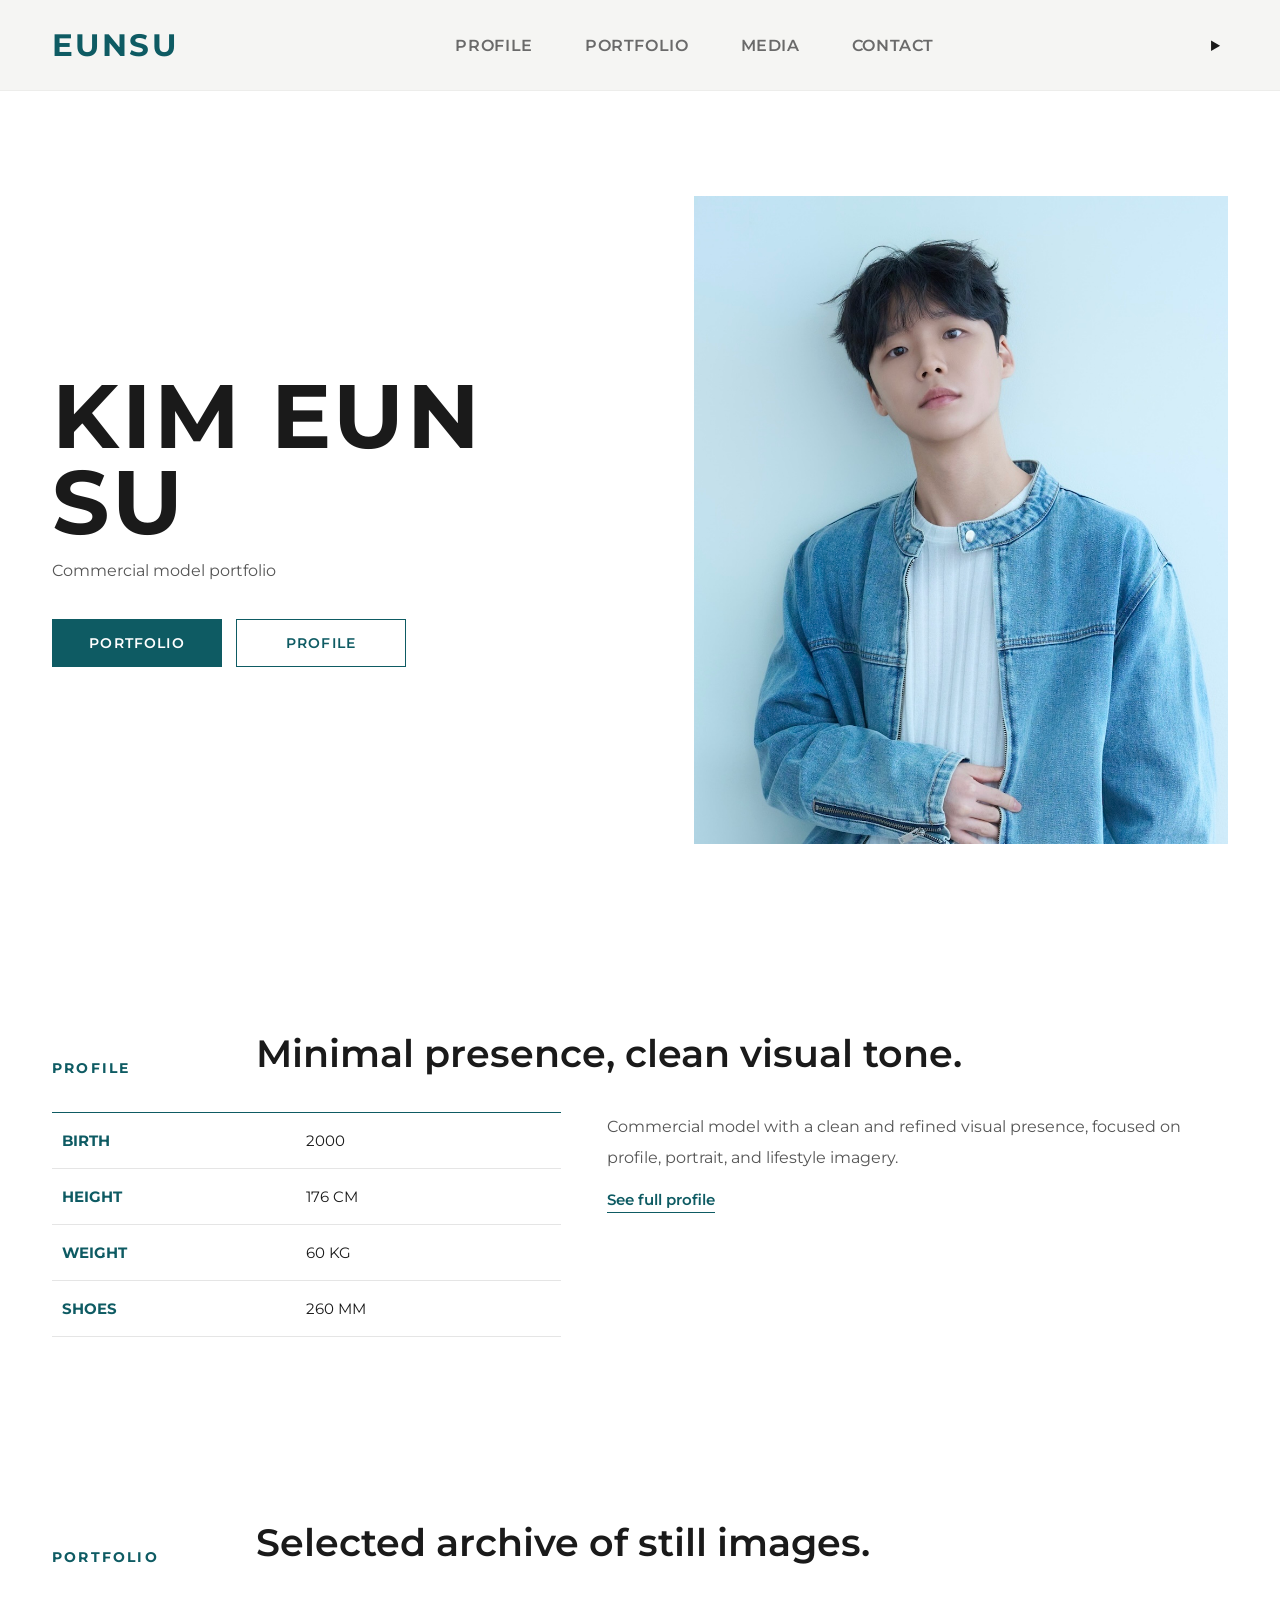
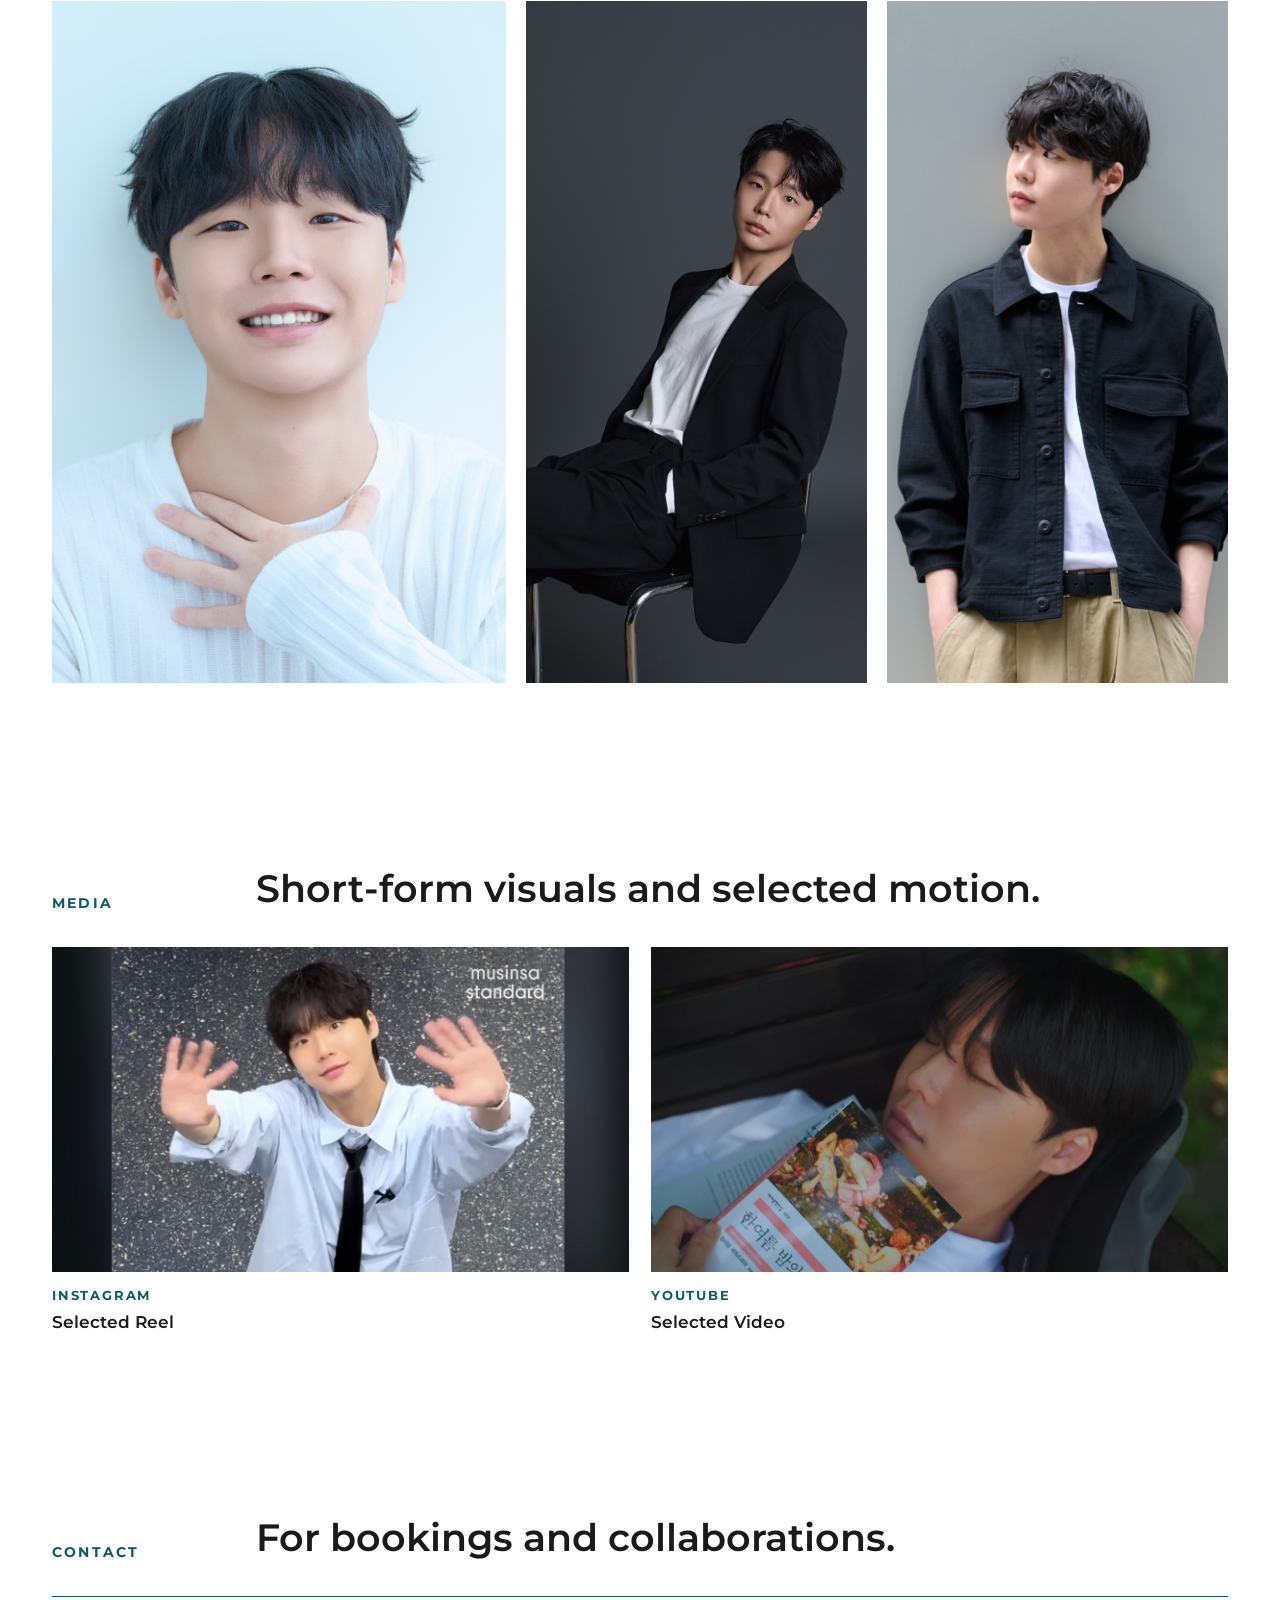
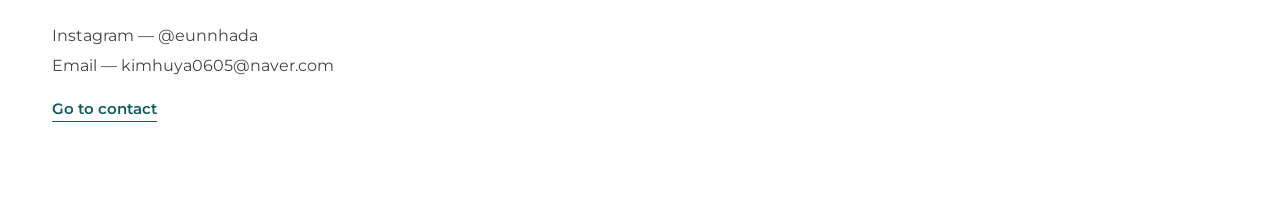
==== commit a130347a: "Update index.html" ====
--- a/index.html
+++ b/index.html
@@ -160,7 +160,7 @@
 
           <a href="media.html" class="media-item">
             <div class="media-thumb">
-              <img src="assets/images/14.jpg" />
+              <img src="assets/images/14.png" />
             </div>
             <div class="media-meta">
               <p class="media-type">YOUTUBE</p>
@@ -191,4 +191,4 @@
   <script src="assets/js/script.js"></script>
 </body>
 <script src="assets/js/script.js"></script>
-</html>+</html>
